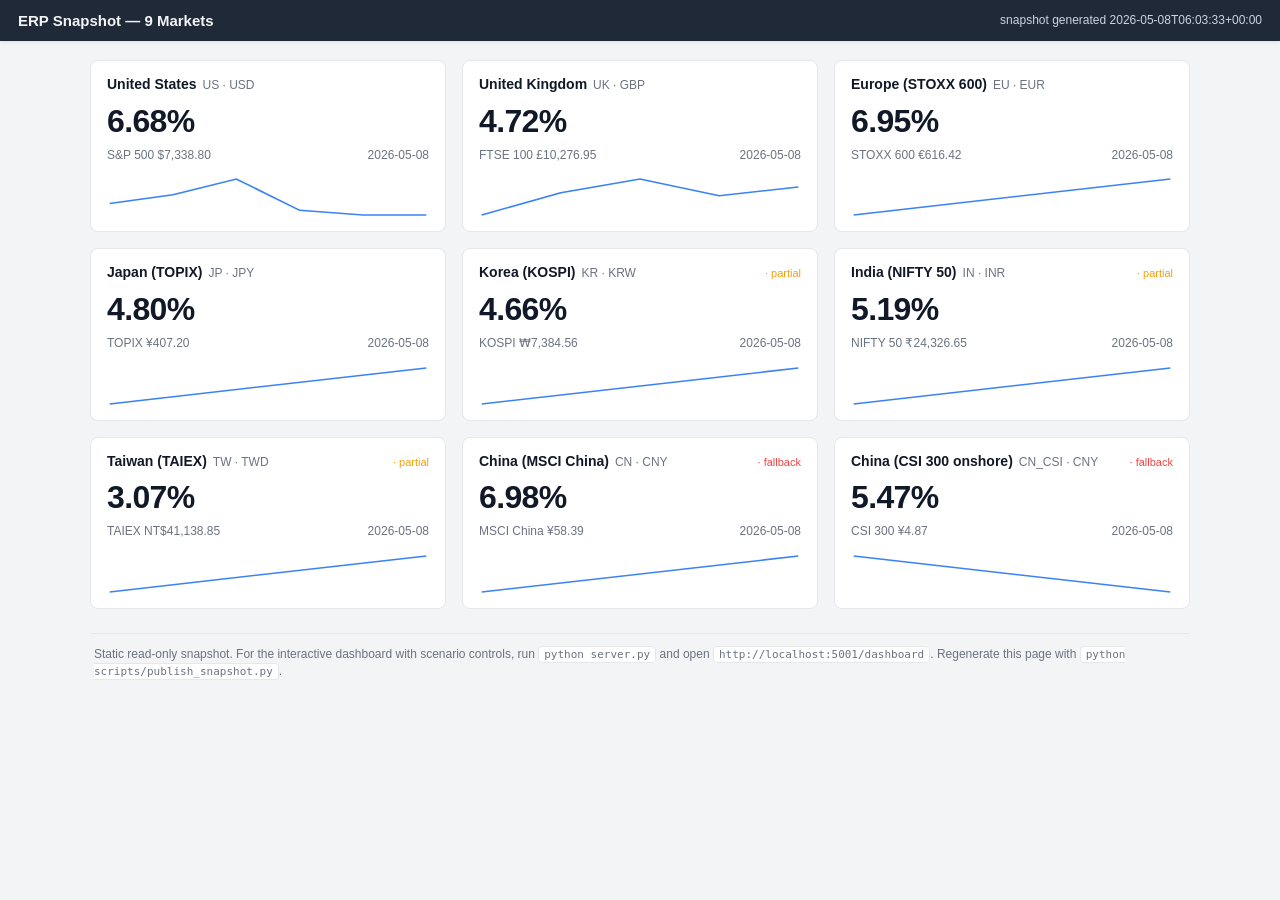
==== docs/index.html @ 5e066f55 "Phase 5b: static snapshot publisher + docs/index.html viewer Adds scripts/publish_snapshot.py which " ====
<!DOCTYPE html>
<html lang="en">
<head>
  <meta charset="UTF-8" />
  <meta name="viewport" content="width=device-width, initial-scale=1.0" />
  <title>ERP Snapshot — 9 Markets</title>
  <style>
    :root {
      --bg: #f3f4f6;
      --surface: #ffffff;
      --surface-alt: #1f2937;
      --text: #111827;
      --text-on-dark: #f3f4f6;
      --muted: #6b7280;
      --muted-on-dark: #cbd5e1;
      --border: #e5e7eb;
      --accent: #3b82f6;
      --partial: #f59e0b;
      --fallback: #ef4444;
    }
    * { box-sizing: border-box; }
    body {
      margin: 0;
      padding: 60px 16px 48px;
      background: var(--bg);
      color: var(--text);
      font-family: -apple-system, BlinkMacSystemFont, "Segoe UI", Roboto, sans-serif;
      font-size: 14px;
      line-height: 1.4;
    }
    header {
      position: fixed;
      top: 0; left: 0; right: 0;
      background: var(--surface-alt);
      color: var(--text-on-dark);
      padding: 10px 18px;
      display: flex;
      align-items: center;
      justify-content: space-between;
      z-index: 100;
      box-shadow: 0 1px 3px rgba(0,0,0,0.1);
    }
    header h1 {
      font-size: 15px;
      font-weight: 600;
      margin: 0;
    }
    header .meta {
      font-size: 12px;
      color: var(--muted-on-dark);
    }
    main {
      max-width: 1100px;
      margin: 0 auto;
    }
    .grid {
      display: grid;
      grid-template-columns: repeat(auto-fill, minmax(300px, 1fr));
      gap: 16px;
    }
    .card {
      background: var(--surface);
      border: 1px solid var(--border);
      border-radius: 8px;
      padding: 14px 16px;
      display: flex;
      flex-direction: column;
      gap: 10px;
    }
    .card-header {
      display: flex;
      align-items: baseline;
      justify-content: space-between;
      gap: 8px;
    }
    .card-title {
      font-weight: 600;
      font-size: 14px;
    }
    .card-title .code {
      color: var(--muted);
      font-weight: 500;
      margin-left: 6px;
      font-size: 12px;
    }
    .badge {
      font-size: 11px;
      color: var(--muted);
      white-space: nowrap;
    }
    .badge.partial { color: var(--partial); }
    .badge.fallback { color: var(--fallback); }
    .erp {
      font-size: 32px;
      font-weight: 700;
      letter-spacing: -0.02em;
      line-height: 1;
    }
    .erp.empty {
      font-size: 13px;
      font-weight: 500;
      color: var(--muted);
      letter-spacing: 0;
    }
    .sub {
      font-size: 12px;
      color: var(--muted);
      display: flex;
      justify-content: space-between;
      gap: 8px;
    }
    .sparkline {
      margin-top: 4px;
      height: 40px;
      display: flex;
      align-items: center;
    }
    .sparkline svg { display: block; }
    .sparkline.empty {
      font-size: 11px;
      color: var(--muted);
      font-style: italic;
    }
    footer {
      max-width: 1100px;
      margin: 24px auto 0;
      padding: 12px 4px;
      border-top: 1px solid var(--border);
      font-size: 12px;
      color: var(--muted);
    }
    footer code {
      background: var(--surface);
      border: 1px solid var(--border);
      border-radius: 4px;
      padding: 1px 5px;
      font-size: 11px;
    }
  </style>
</head>
<body>
  <header>
    <h1>ERP Snapshot — 9 Markets</h1>
    <div class="meta" id="meta">loading…</div>
  </header>

  <main>
    <div class="grid" id="grid"></div>
    <footer>
      Static read-only snapshot. For the interactive dashboard with scenario controls,
      run <code>python server.py</code> and open
      <code>http://localhost:5001/dashboard</code>.
      Regenerate this page with <code>python scripts/publish_snapshot.py</code>.
    </footer>
  </main>

  <script src="./data/all.js"></script>
  <script>
    (function () {
      const ORDER = ["US", "UK", "EU", "JP", "KR", "IN", "TW", "CN", "CN_CSI"];
      const data = window.__ERP_SNAPSHOT__ || {};
      const grid = document.getElementById("grid");
      const meta = document.getElementById("meta");

      function fmtPct(v) {
        if (v == null || !isFinite(v)) return "n/a";
        return (v * 100).toFixed(2) + "%";
      }
      function fmtIndex(v, sym) {
        if (v == null || !isFinite(v)) return "";
        return (sym || "") + v.toLocaleString("en-US", {
          maximumFractionDigits: 2, minimumFractionDigits: 2
        });
      }
      function escapeHtml(s) {
        return String(s == null ? "" : s).replace(/[&<>"']/g, c => ({
          "&": "&amp;", "<": "&lt;", ">": "&gt;", '"': "&quot;", "'": "&#39;"
        })[c]);
      }
      function sparkline(history) {
        const ys = (history || [])
          .map(r => r.implied_erp)
          .filter(v => v != null && isFinite(v));
        if (ys.length < 2) return "";
        const lo = Math.min(...ys);
        const hi = Math.max(...ys);
        const W = 240, H = 40, pad = 2;
        const span = (hi - lo) || 1;
        const pts = ys.map((v, i) => {
          const x = pad + (i / (ys.length - 1)) * (W - 2 * pad);
          const y = H - pad - ((v - lo) / span) * (H - 2 * pad);
          return x.toFixed(1) + "," + y.toFixed(1);
        }).join(" ");
        return '<svg viewBox="0 0 ' + W + ' ' + H + '" width="100%" height="' + H + '" preserveAspectRatio="none">'
             + '<polyline fill="none" stroke="#3b82f6" stroke-width="1.5" points="' + pts + '"/>'
             + "</svg>";
      }

      function renderEmpty(code) {
        const card = document.createElement("div");
        card.className = "card";
        card.innerHTML =
          '<div class="card-header"><div class="card-title">' + escapeHtml(code)
          + '</div></div>'
          + '<div class="erp empty">no data — run python scripts/publish_snapshot.py</div>';
        grid.appendChild(card);
      }

      function render(code, payload) {
        if (!payload) { renderEmpty(code); return; }
        const tier = payload.data_quality || "full";
        const sym = payload.currency_symbol || "";
        const cur = payload.currency || "";
        const idxName = payload.display_index_name || "";
        const latest = payload.latest || {};
        const erp = latest.implied_erp;
        const idx = latest.index_level;
        const date = latest.date || "";

        const badge = tier !== "full"
          ? '<span class="badge ' + escapeHtml(tier) + '">· ' + escapeHtml(tier) + '</span>'
          : '';
        const idxLine = idx != null
          ? escapeHtml(idxName) + " " + fmtIndex(idx, sym)
          : escapeHtml(idxName);
        const spark = sparkline(payload.history);
        const sparkBox = spark
          ? '<div class="sparkline">' + spark + '</div>'
          : '<div class="sparkline empty">sparkline needs ≥ 2 history points</div>';

        const card = document.createElement("div");
        card.className = "card";
        card.innerHTML =
          '<div class="card-header">'
          +   '<div class="card-title">' + escapeHtml(payload.name || code)
          +     '<span class="code">' + escapeHtml(code) + ' · ' + escapeHtml(cur) + '</span>'
          +   '</div>'
          +   badge
          + '</div>'
          + '<div class="erp">' + fmtPct(erp) + '</div>'
          + '<div class="sub">'
          +   '<span>' + idxLine + '</span>'
          +   '<span>' + escapeHtml(date) + '</span>'
          + '</div>'
          + sparkBox;
        grid.appendChild(card);
      }

      // Header timestamp = most recent last_updated across loaded markets.
      const stamps = ORDER
        .map(c => data[c] && data[c].last_updated)
        .filter(Boolean)
        .sort();
      meta.textContent = stamps.length
        ? "snapshot generated " + stamps[stamps.length - 1]
        : "no snapshot loaded — generate with python scripts/publish_snapshot.py";

      ORDER.forEach(code => render(code, data[code]));
    })();
  </script>
</body>
</html>
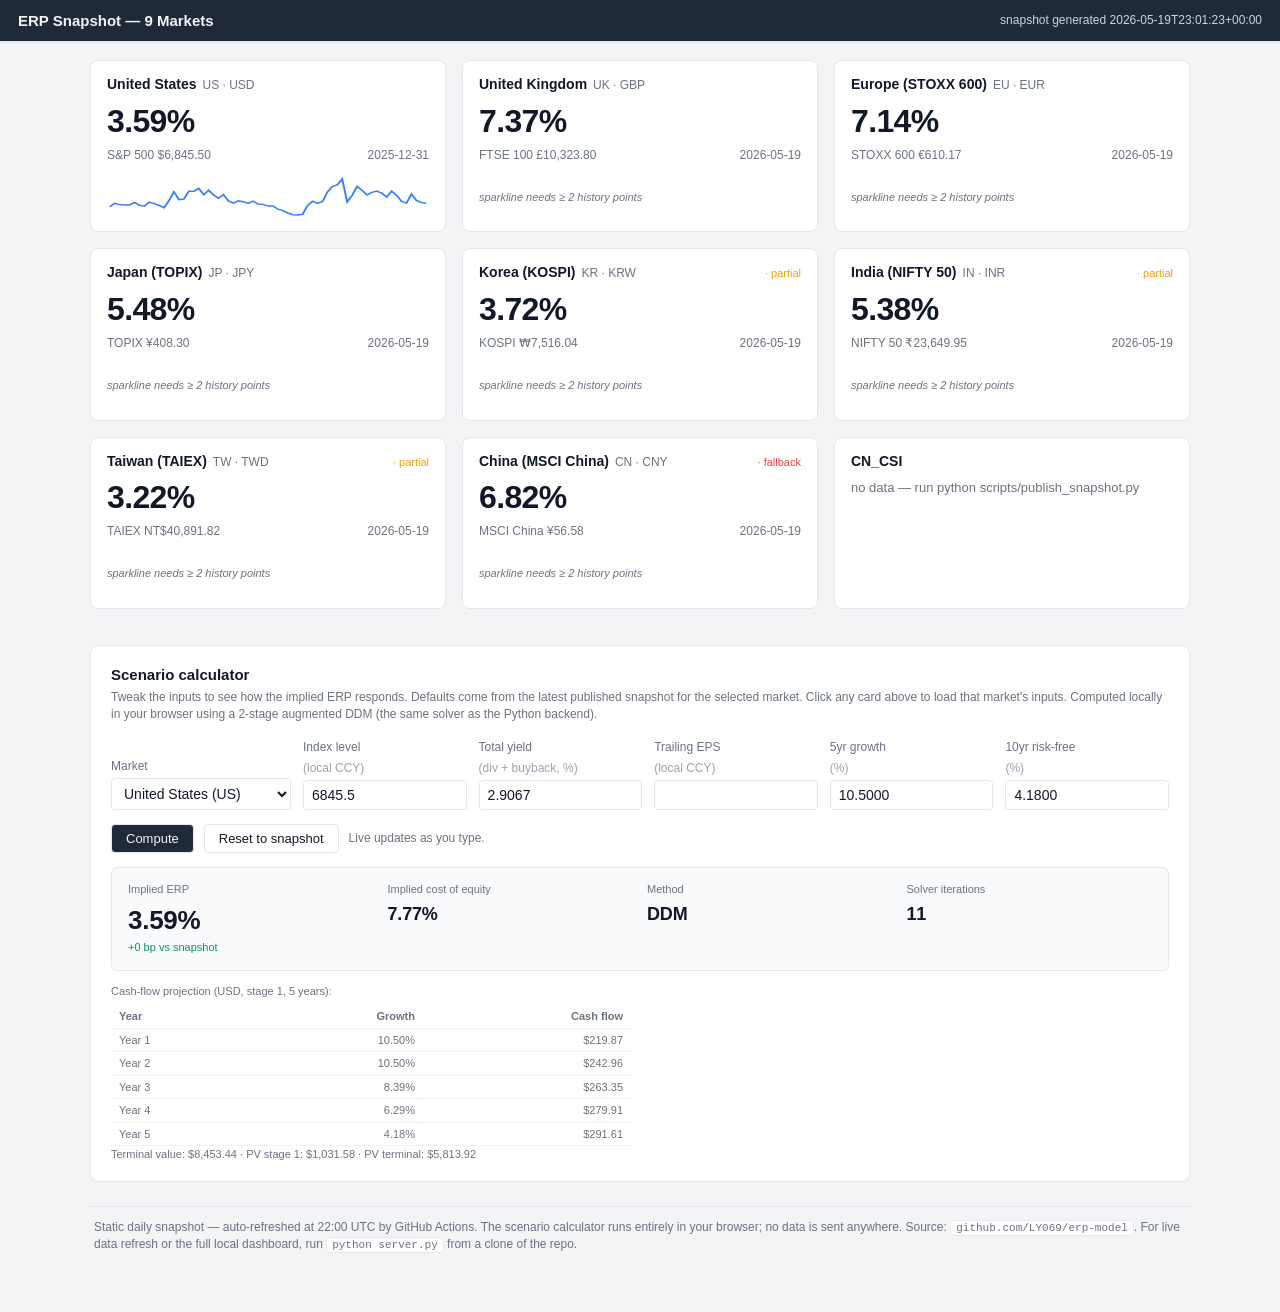
==== commit bfaf6c98: "Fix stale US snapshot + add client-side scenario calculator to Pages site The US market was stuck at" ====
--- a/docs/index.html
+++ b/docs/index.html
@@ -136,6 +136,107 @@
       padding: 1px 5px;
       font-size: 11px;
     }
+    .card.clickable { cursor: pointer; transition: box-shadow .15s ease; }
+    .card.clickable:hover { box-shadow: 0 2px 8px rgba(0,0,0,0.08); }
+    #scenario {
+      margin-top: 36px;
+      background: var(--surface);
+      border: 1px solid var(--border);
+      border-radius: 8px;
+      padding: 18px 20px;
+    }
+    #scenario h2 {
+      font-size: 15px;
+      font-weight: 600;
+      margin: 0 0 4px;
+    }
+    #scenario .blurb {
+      font-size: 12px;
+      color: var(--muted);
+      margin: 0 0 16px;
+    }
+    .scenario-row {
+      display: grid;
+      grid-template-columns: 180px repeat(auto-fit, minmax(140px, 1fr));
+      gap: 12px;
+      align-items: end;
+      margin-bottom: 14px;
+    }
+    .scenario-row label {
+      display: flex;
+      flex-direction: column;
+      gap: 4px;
+      font-size: 12px;
+      color: var(--muted);
+    }
+    .scenario-row label .unit { color: #9ca3af; font-weight: normal; }
+    .scenario-row input,
+    .scenario-row select {
+      font-size: 14px;
+      padding: 6px 8px;
+      border: 1px solid var(--border);
+      border-radius: 4px;
+      background: #fff;
+      color: var(--text);
+      font-family: inherit;
+    }
+    .scenario-row input:focus,
+    .scenario-row select:focus { outline: 2px solid var(--accent); outline-offset: -1px; }
+    .scenario-actions { display: flex; gap: 10px; align-items: center; margin: 4px 0 14px; }
+    .scenario-actions button {
+      font-size: 13px;
+      padding: 6px 14px;
+      border: 1px solid var(--border);
+      border-radius: 4px;
+      background: var(--surface-alt);
+      color: var(--text-on-dark);
+      cursor: pointer;
+    }
+    .scenario-actions button.secondary {
+      background: #fff;
+      color: var(--text);
+    }
+    .scenario-actions .hint { font-size: 12px; color: var(--muted); }
+    .result-grid {
+      display: grid;
+      grid-template-columns: repeat(auto-fit, minmax(170px, 1fr));
+      gap: 14px;
+      background: #f9fafb;
+      border: 1px solid var(--border);
+      border-radius: 6px;
+      padding: 14px 16px;
+    }
+    .result-cell .k { font-size: 11px; color: var(--muted); margin-bottom: 4px; }
+    .result-cell .v { font-size: 18px; font-weight: 600; letter-spacing: -0.01em; }
+    .result-cell .v.big { font-size: 26px; }
+    .result-cell .delta { font-size: 11px; margin-top: 2px; }
+    .result-cell .delta.up { color: #059669; }
+    .result-cell .delta.down { color: var(--fallback); }
+    .scenario-error {
+      color: var(--fallback);
+      font-size: 12px;
+      margin-top: 8px;
+    }
+    .scenario-breakdown {
+      font-size: 11px;
+      color: var(--muted);
+      margin-top: 12px;
+      line-height: 1.5;
+    }
+    .scenario-breakdown table {
+      border-collapse: collapse;
+      margin-top: 6px;
+      width: 100%;
+      max-width: 520px;
+    }
+    .scenario-breakdown th,
+    .scenario-breakdown td {
+      text-align: right;
+      padding: 3px 8px;
+      border-bottom: 1px dotted var(--border);
+    }
+    .scenario-breakdown th:first-child,
+    .scenario-breakdown td:first-child { text-align: left; }
   </style>
 </head>
 <body>
@@ -146,14 +247,66 @@
 
   <main>
     <div class="grid" id="grid"></div>
+
+    <section id="scenario" aria-label="Scenario calculator">
+      <h2>Scenario calculator</h2>
+      <p class="blurb">
+        Tweak the inputs to see how the implied ERP responds. Defaults come from the
+        latest published snapshot for the selected market. Click any card above to load
+        that market's inputs. Computed locally in your browser using a 2-stage augmented
+        DDM (the same solver as the Python backend).
+      </p>
+
+      <div class="scenario-row">
+        <label>
+          Market
+          <select id="sc-market"></select>
+        </label>
+        <label>
+          Index level <span class="unit">(local CCY)</span>
+          <input type="number" id="sc-index" step="0.01" />
+        </label>
+        <label id="sc-yield-wrap">
+          Total yield <span class="unit">(div + buyback, %)</span>
+          <input type="number" id="sc-yield" step="0.01" />
+        </label>
+        <label id="sc-eps-wrap" hidden>
+          Trailing EPS <span class="unit">(local CCY)</span>
+          <input type="number" id="sc-eps" step="0.01" />
+        </label>
+        <label>
+          5yr growth <span class="unit">(%)</span>
+          <input type="number" id="sc-growth" step="0.01" />
+        </label>
+        <label>
+          10yr risk-free <span class="unit">(%)</span>
+          <input type="number" id="sc-rfr" step="0.01" />
+        </label>
+      </div>
+
+      <div class="scenario-actions">
+        <button type="button" id="sc-compute">Compute</button>
+        <button type="button" id="sc-reset" class="secondary">Reset to snapshot</button>
+        <span class="hint" id="sc-hint">Live updates as you type.</span>
+      </div>
+
+      <div id="sc-error" class="scenario-error" hidden></div>
+
+      <div class="result-grid" id="sc-result" hidden></div>
+
+      <div class="scenario-breakdown" id="sc-breakdown" hidden></div>
+    </section>
+
     <footer>
-      Static read-only snapshot. For the interactive dashboard with scenario controls,
-      run <code>python server.py</code> and open
-      <code>http://localhost:5001/dashboard</code>.
-      Regenerate this page with <code>python scripts/publish_snapshot.py</code>.
+      Static daily snapshot — auto-refreshed at 22:00 UTC by GitHub Actions.
+      The scenario calculator runs entirely in your browser; no data is sent anywhere.
+      Source: <code>github.com/LY069/erp-model</code>.
+      For live data refresh or the full local dashboard, run
+      <code>python server.py</code> from a clone of the repo.
     </footer>
   </main>
 
+  <script src="./erp-solver.js"></script>
   <script src="./data/all.js"></script>
   <script>
     (function () {
@@ -229,7 +382,9 @@
           : '<div class="sparkline empty">sparkline needs ≥ 2 history points</div>';
 
         const card = document.createElement("div");
-        card.className = "card";
+        card.className = "card clickable";
+        card.setAttribute("data-market", code);
+        card.tabIndex = 0;
         card.innerHTML =
           '<div class="card-header">'
           +   '<div class="card-title">' + escapeHtml(payload.name || code)
@@ -256,6 +411,214 @@
         : "no snapshot loaded — generate with python scripts/publish_snapshot.py";
 
       ORDER.forEach(code => render(code, data[code]));
+
+      // ── Scenario calculator ────────────────────────────────────────
+      if (!window.ERPSolver) {
+        document.getElementById("scenario").hidden = true;
+      } else {
+        wireScenario();
+      }
+
+      function wireScenario() {
+        const sel    = document.getElementById("sc-market");
+        const idxEl  = document.getElementById("sc-index");
+        const ydEl   = document.getElementById("sc-yield");
+        const ydWrap = document.getElementById("sc-yield-wrap");
+        const epsEl  = document.getElementById("sc-eps");
+        const epsWrap= document.getElementById("sc-eps-wrap");
+        const grEl   = document.getElementById("sc-growth");
+        const rfrEl  = document.getElementById("sc-rfr");
+        const btn    = document.getElementById("sc-compute");
+        const resetB = document.getElementById("sc-reset");
+        const errEl  = document.getElementById("sc-error");
+        const resEl  = document.getElementById("sc-result");
+        const bkEl   = document.getElementById("sc-breakdown");
+
+        // Populate the dropdown with markets that have data
+        const have = ORDER.filter(c => data[c] && data[c].latest);
+        if (!have.length) {
+          document.getElementById("scenario").hidden = true;
+          return;
+        }
+        sel.innerHTML = have.map(c => {
+          const name = (data[c] && data[c].name) || c;
+          return '<option value="' + c + '">' + escapeHtml(name + " (" + c + ")") + '</option>';
+        }).join("");
+
+        // Track which method the current market uses, and the original
+        // year1/year2 detailed-schedule values so we can reproduce the
+        // snapshot exactly until the user edits growth.
+        let currentMethod = "ddm";
+        let snapshotY1 = null;
+        let snapshotY2 = null;
+        let snapshotPayout = 0.7785;
+        let lastGrowthInput = "";
+
+        function prefill(code) {
+          const payload = data[code] || {};
+          const l = payload.latest || {};
+          // Method = FCFE if trailing EPS available, else DDM (US case)
+          currentMethod = (l.trailing_eps != null) ? "fcfe" : "ddm";
+          snapshotY1 = l.year1_growth;
+          snapshotY2 = l.year2_growth;
+          snapshotPayout = l.payout_ratio != null ? l.payout_ratio : 0.7785;
+
+          if (currentMethod === "fcfe") {
+            ydWrap.hidden = true;
+            epsWrap.hidden = false;
+            epsEl.value = l.trailing_eps != null ? l.trailing_eps : "";
+          } else {
+            ydWrap.hidden = false;
+            epsWrap.hidden = true;
+            ydEl.value = l.total_yield != null ? (l.total_yield * 100).toFixed(4) : "";
+          }
+          idxEl.value = l.index_level != null ? l.index_level : "";
+          grEl.value  = l.analyst_5yr_growth != null ? (l.analyst_5yr_growth * 100).toFixed(4) : "";
+          rfrEl.value = l.rfr_rate != null ? (l.rfr_rate * 100).toFixed(4) : "";
+          lastGrowthInput = grEl.value;
+          recompute();
+        }
+
+        function readNum(el) {
+          const v = parseFloat(el.value);
+          return isFinite(v) ? v : NaN;
+        }
+
+        function recompute() {
+          errEl.hidden = true;
+          const code = sel.value;
+          const payload = data[code] || {};
+          const sym = payload.currency_symbol || "";
+          const cur = payload.currency || "";
+          const snapErp = (payload.latest || {}).implied_erp;
+
+          const idx = readNum(idxEl);
+          const gr  = readNum(grEl) / 100;
+          const rfr = readNum(rfrEl) / 100;
+
+          if (!isFinite(idx) || idx <= 0 || !isFinite(gr) || !isFinite(rfr)) {
+            resEl.hidden = true;
+            bkEl.hidden = true;
+            return;
+          }
+
+          // If user hasn't touched growth, use the detailed schedule
+          // (year1/year2) so the result matches the stored snapshot
+          // exactly. Once they edit growth, fall back to the simple
+          // analyst-then-ramp schedule.
+          const growthTouched = grEl.value !== lastGrowthInput;
+          let r;
+          try {
+            if (currentMethod === "fcfe") {
+              const eps = readNum(epsEl);
+              if (!isFinite(eps)) {
+                resEl.hidden = true; bkEl.hidden = true; return;
+              }
+              r = window.ERPSolver.computeFcfe({
+                indexLevel: idx,
+                trailingEps: eps,
+                growthHigh: gr,
+                rfr: rfr,
+                payoutRatio: snapshotPayout,
+                year1Growth: growthTouched ? null : snapshotY1,
+                year2Growth: growthTouched ? null : snapshotY2
+              });
+            } else {
+              const yd = readNum(ydEl) / 100;
+              if (!isFinite(yd)) {
+                resEl.hidden = true; bkEl.hidden = true; return;
+              }
+              r = window.ERPSolver.computeDdm({
+                indexLevel: idx, totalYield: yd, growthHigh: gr, rfr: rfr
+              });
+            }
+          } catch (e) {
+            errEl.textContent = "Solver: " + e.message;
+            errEl.hidden = false;
+            resEl.hidden = true;
+            bkEl.hidden = true;
+            return;
+          }
+
+          const deltaBp = snapErp != null && isFinite(snapErp)
+            ? Math.round((r.impliedErp - snapErp) * 10000)
+            : null;
+          const deltaHtml = deltaBp == null
+            ? ""
+            : '<div class="delta ' + (deltaBp >= 0 ? "up" : "down") + '">'
+              + (deltaBp >= 0 ? "+" : "") + deltaBp + " bp vs snapshot"
+              + "</div>";
+
+          resEl.hidden = false;
+          resEl.innerHTML =
+            '<div class="result-cell">'
+            +   '<div class="k">Implied ERP</div>'
+            +   '<div class="v big">' + fmtPct(r.impliedErp) + '</div>'
+            +   deltaHtml
+            + '</div>'
+            + '<div class="result-cell">'
+            +   '<div class="k">Implied cost of equity</div>'
+            +   '<div class="v">' + fmtPct(r.impliedR) + '</div>'
+            + '</div>'
+            + '<div class="result-cell">'
+            +   '<div class="k">Method</div>'
+            +   '<div class="v">' + escapeHtml(r.method.toUpperCase()) + '</div>'
+            + '</div>'
+            + '<div class="result-cell">'
+            +   '<div class="k">Solver iterations</div>'
+            +   '<div class="v">' + r.solverIterations + '</div>'
+            + '</div>';
+
+          bkEl.hidden = false;
+          const rows = r.cashFlows.map((cf, i) => {
+            const g = r.growthRates[i];
+            return '<tr><td>Year ' + (i + 1) + '</td>'
+                 + '<td>' + (g * 100).toFixed(2) + '%</td>'
+                 + '<td>' + fmtIndex(cf, sym) + '</td></tr>';
+          }).join("");
+          bkEl.innerHTML =
+            'Cash-flow projection (' + escapeHtml(cur) + ', stage 1, '
+            + r.cashFlows.length + ' years):'
+            + '<table>'
+            +   '<thead><tr><th>Year</th><th>Growth</th><th>Cash flow</th></tr></thead>'
+            +   '<tbody>' + rows + '</tbody>'
+            + '</table>'
+            + 'Terminal value: ' + fmtIndex(r.terminalValue, sym)
+            + ' &middot; PV stage 1: ' + fmtIndex(r.pvStage1, sym)
+            + ' &middot; PV terminal: ' + fmtIndex(r.pvTerminal, sym);
+        }
+
+        sel.addEventListener("change", () => prefill(sel.value));
+        [idxEl, ydEl, epsEl, grEl, rfrEl].forEach(el => {
+          el.addEventListener("input", debounce(recompute, 150));
+        });
+        btn.addEventListener("click", recompute);
+        resetB.addEventListener("click", () => prefill(sel.value));
+
+        // Clicking a card jumps to scenario panel and prefills that market.
+        grid.addEventListener("click", e => {
+          const card = e.target.closest && e.target.closest(".card.clickable");
+          if (!card) return;
+          const code = card.getAttribute("data-market");
+          if (!code || !have.includes(code)) return;
+          sel.value = code;
+          prefill(code);
+          document.getElementById("scenario").scrollIntoView({behavior: "smooth", block: "start"});
+        });
+
+        // Initial prefill — first market that has data (US if present).
+        sel.value = have[0];
+        prefill(have[0]);
+      }
+
+      function debounce(fn, ms) {
+        let t;
+        return function () {
+          const args = arguments, self = this;
+          clearTimeout(t);
+          t = setTimeout(() => fn.apply(self, args), ms);
+        };
+      }
     })();
   </script>
 </body>
